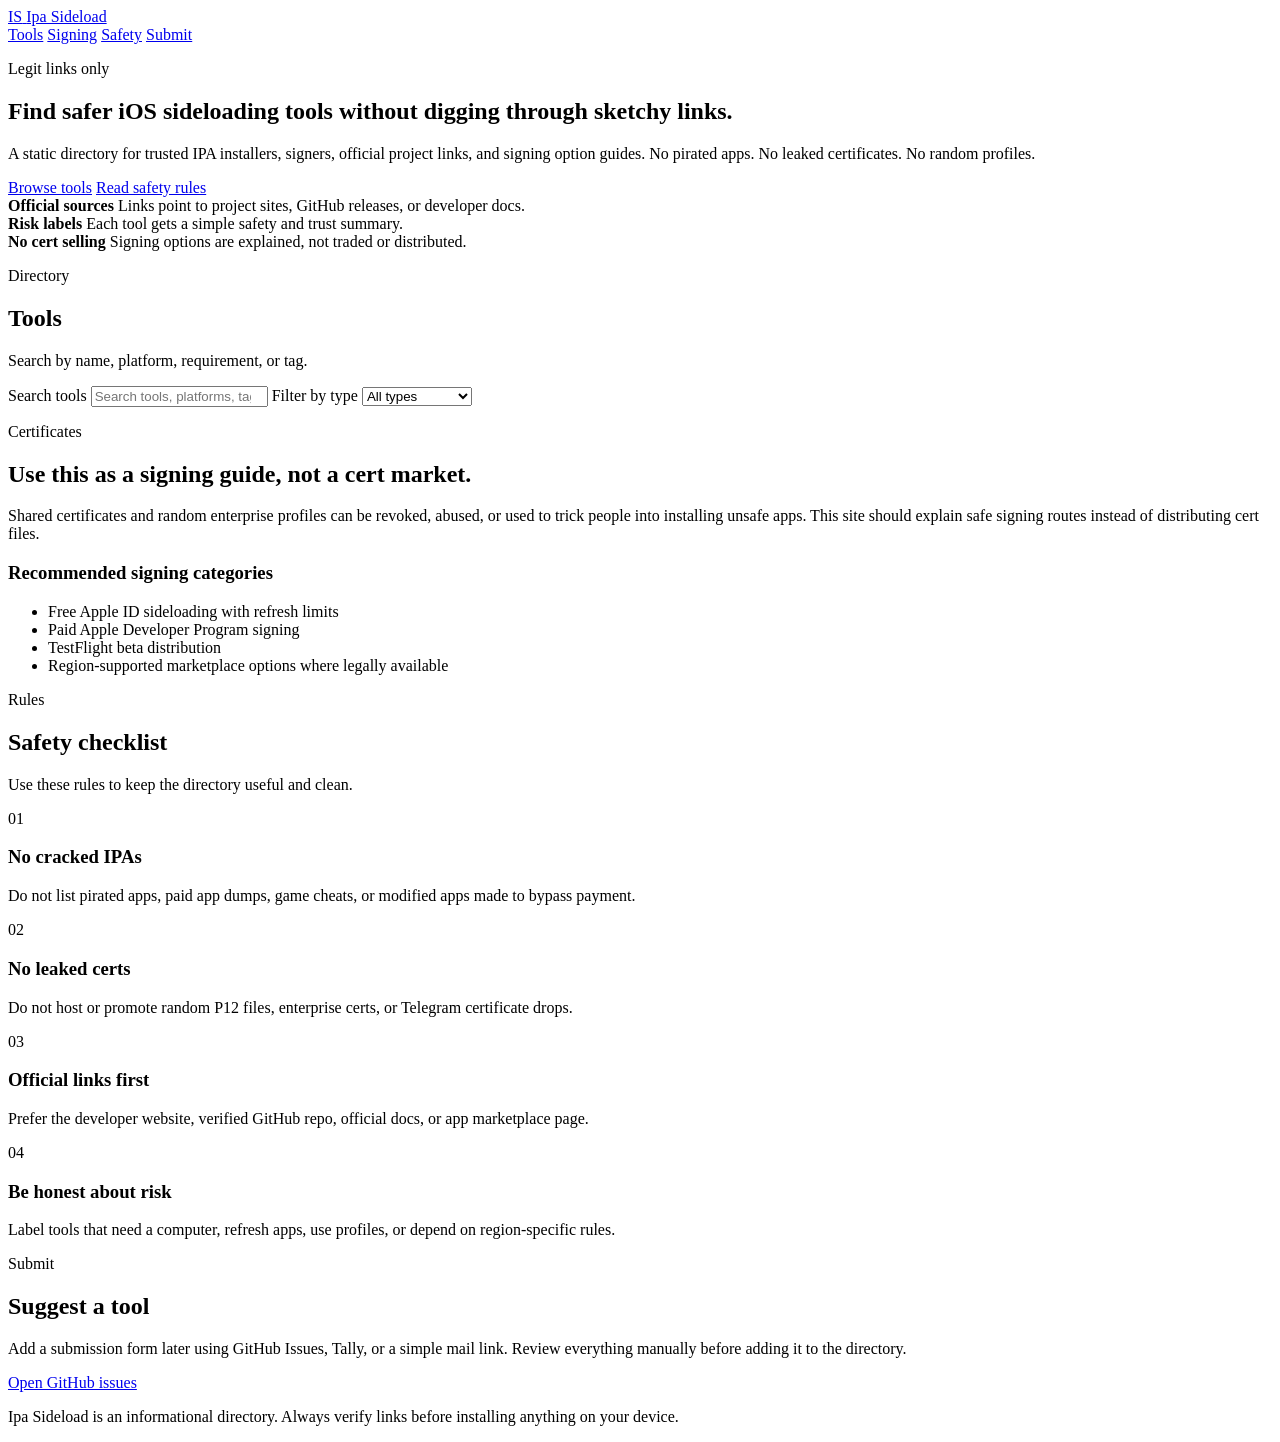
==== index.html @ 58a433e3 "Add static site homepage" ====
<!doctype html>
<html lang="en">
  <head>
    <meta charset="utf-8" />
    <meta name="viewport" content="width=device-width, initial-scale=1" />
    <meta
      name="description"
      content="A safety-first directory for legit iOS sideloading tools, IPA installers, signing options, and official download links."
    />
    <title>Ipa Sideload | Safe iOS Sideloading Directory</title>
    <link rel="stylesheet" href="styles.css" />
  </head>
  <body>
    <header class="site-header">
      <nav class="nav" aria-label="Main navigation">
        <a class="logo" href="#top" aria-label="Ipa Sideload home">
          <span class="logo-mark">IS</span>
          <span>Ipa Sideload</span>
        </a>
        <div class="nav-links">
          <a href="#tools">Tools</a>
          <a href="#signing">Signing</a>
          <a href="#safety">Safety</a>
          <a href="#submit">Submit</a>
        </div>
      </nav>

      <section id="top" class="hero">
        <p class="eyebrow">Legit links only</p>
        <h1>Find safer iOS sideloading tools without digging through sketchy links.</h1>
        <p class="hero-copy">
          A static directory for trusted IPA installers, signers, official project links, and signing option guides.
          No pirated apps. No leaked certificates. No random profiles.
        </p>
        <div class="hero-actions">
          <a class="button primary" href="#tools">Browse tools</a>
          <a class="button secondary" href="#safety">Read safety rules</a>
        </div>
      </section>
    </header>

    <main>
      <section class="section trust-strip" aria-label="Site principles">
        <article>
          <strong>Official sources</strong>
          <span>Links point to project sites, GitHub releases, or developer docs.</span>
        </article>
        <article>
          <strong>Risk labels</strong>
          <span>Each tool gets a simple safety and trust summary.</span>
        </article>
        <article>
          <strong>No cert selling</strong>
          <span>Signing options are explained, not traded or distributed.</span>
        </article>
      </section>

      <section id="tools" class="section">
        <div class="section-heading">
          <p class="eyebrow">Directory</p>
          <h2>Tools</h2>
          <p>Search by name, platform, requirement, or tag.</p>
        </div>

        <div class="controls" role="search">
          <label class="sr-only" for="searchInput">Search tools</label>
          <input id="searchInput" type="search" placeholder="Search tools, platforms, tags..." autocomplete="off" />

          <label class="sr-only" for="typeFilter">Filter by type</label>
          <select id="typeFilter">
            <option value="all">All types</option>
            <option value="installer">Installers</option>
            <option value="signer">Signers</option>
            <option value="official">Official options</option>
          </select>
        </div>

        <div id="toolGrid" class="tool-grid" aria-live="polite"></div>
      </section>

      <section id="signing" class="section split-section">
        <div>
          <p class="eyebrow">Certificates</p>
          <h2>Use this as a signing guide, not a cert market.</h2>
          <p>
            Shared certificates and random enterprise profiles can be revoked, abused, or used to trick people into
            installing unsafe apps. This site should explain safe signing routes instead of distributing cert files.
          </p>
        </div>
        <div class="info-card">
          <h3>Recommended signing categories</h3>
          <ul class="check-list">
            <li>Free Apple ID sideloading with refresh limits</li>
            <li>Paid Apple Developer Program signing</li>
            <li>TestFlight beta distribution</li>
            <li>Region-supported marketplace options where legally available</li>
          </ul>
        </div>
      </section>

      <section id="safety" class="section">
        <div class="section-heading">
          <p class="eyebrow">Rules</p>
          <h2>Safety checklist</h2>
          <p>Use these rules to keep the directory useful and clean.</p>
        </div>

        <div class="rule-grid">
          <article class="rule-card">
            <span>01</span>
            <h3>No cracked IPAs</h3>
            <p>Do not list pirated apps, paid app dumps, game cheats, or modified apps made to bypass payment.</p>
          </article>
          <article class="rule-card">
            <span>02</span>
            <h3>No leaked certs</h3>
            <p>Do not host or promote random P12 files, enterprise certs, or Telegram certificate drops.</p>
          </article>
          <article class="rule-card">
            <span>03</span>
            <h3>Official links first</h3>
            <p>Prefer the developer website, verified GitHub repo, official docs, or app marketplace page.</p>
          </article>
          <article class="rule-card">
            <span>04</span>
            <h3>Be honest about risk</h3>
            <p>Label tools that need a computer, refresh apps, use profiles, or depend on region-specific rules.</p>
          </article>
        </div>
      </section>

      <section id="submit" class="section submit-box">
        <p class="eyebrow">Submit</p>
        <h2>Suggest a tool</h2>
        <p>
          Add a submission form later using GitHub Issues, Tally, or a simple mail link. Review everything manually
          before adding it to the directory.
        </p>
        <a class="button primary" href="https://github.com/newbbd/Ipa-Sideload/issues" rel="noopener">Open GitHub issues</a>
      </section>
    </main>

    <footer class="footer">
      <p>Ipa Sideload is an informational directory. Always verify links before installing anything on your device.</p>
    </footer>

    <script src="script.js"></script>
  </body>
</html>
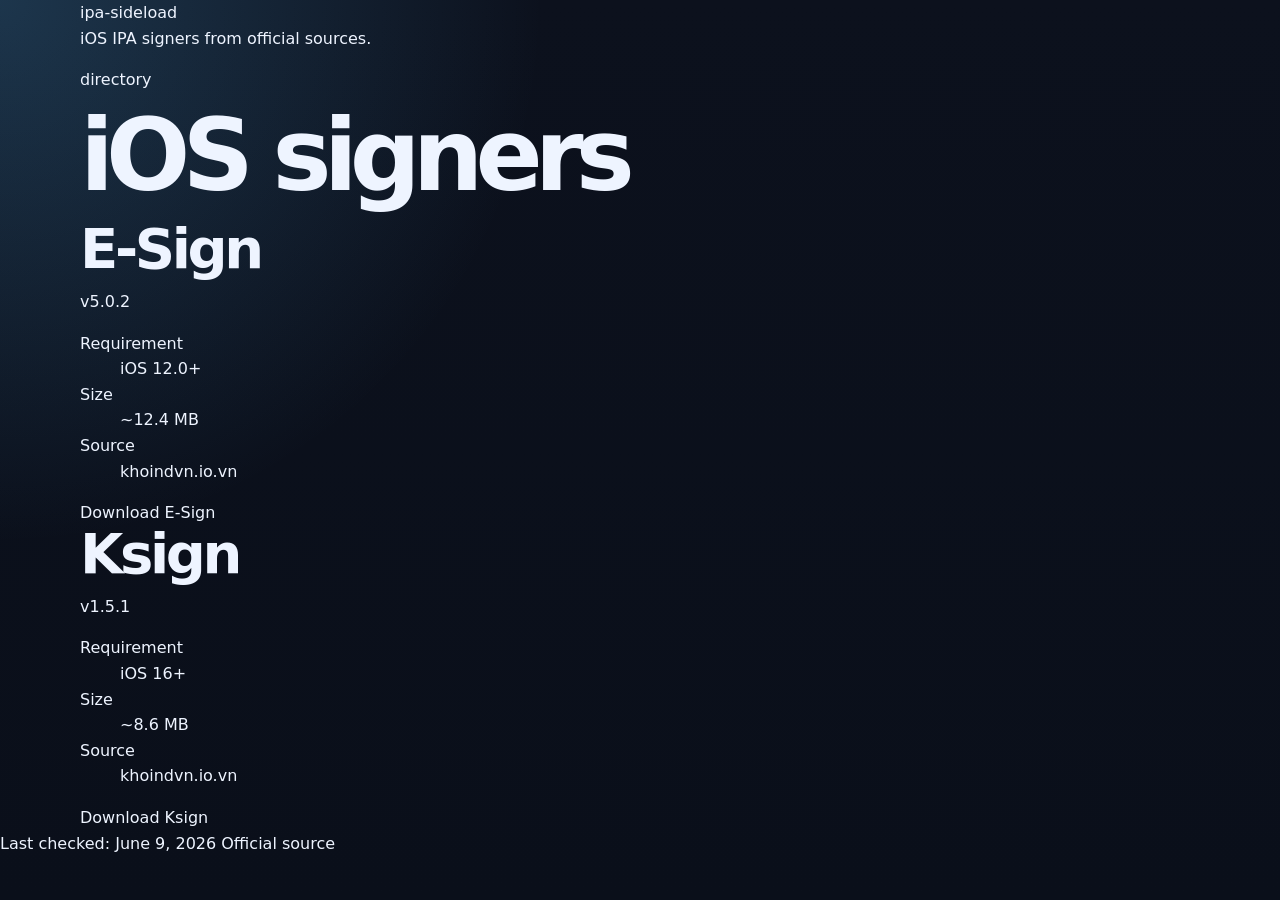
==== commit c3d8c080: "Simplify homepage and add E-Sign Ksign" ====
--- a/index.html
+++ b/index.html
@@ -3,147 +3,72 @@
   <head>
     <meta charset="utf-8" />
     <meta name="viewport" content="width=device-width, initial-scale=1" />
-    <meta
-      name="description"
-      content="A safety-first directory for legit iOS sideloading tools, IPA installers, signing options, and official download links."
-    />
-    <title>Ipa Sideload | Safe iOS Sideloading Directory</title>
+    <meta name="description" content="A small directory for iOS IPA signers." />
+    <title>ipa-sideload</title>
     <link rel="stylesheet" href="styles.css" />
   </head>
   <body>
     <header class="site-header">
-      <nav class="nav" aria-label="Main navigation">
-        <a class="logo" href="#top" aria-label="Ipa Sideload home">
-          <span class="logo-mark">IS</span>
-          <span>Ipa Sideload</span>
-        </a>
-        <div class="nav-links">
-          <a href="#tools">Tools</a>
-          <a href="#signing">Signing</a>
-          <a href="#safety">Safety</a>
-          <a href="#submit">Submit</a>
-        </div>
-      </nav>
-
-      <section id="top" class="hero">
-        <p class="eyebrow">Legit links only</p>
-        <h1>Find safer iOS sideloading tools without digging through sketchy links.</h1>
-        <p class="hero-copy">
-          A static directory for trusted IPA installers, signers, official project links, and signing option guides.
-          No pirated apps. No leaked certificates. No random profiles.
-        </p>
-        <div class="hero-actions">
-          <a class="button primary" href="#tools">Browse tools</a>
-          <a class="button secondary" href="#safety">Read safety rules</a>
-        </div>
-      </section>
+      <a class="wordmark" href="./">ipa-sideload</a>
+      <p>iOS IPA signers from official sources.</p>
     </header>
 
     <main>
-      <section class="section trust-strip" aria-label="Site principles">
-        <article>
-          <strong>Official sources</strong>
-          <span>Links point to project sites, GitHub releases, or developer docs.</span>
-        </article>
-        <article>
-          <strong>Risk labels</strong>
-          <span>Each tool gets a simple safety and trust summary.</span>
-        </article>
-        <article>
-          <strong>No cert selling</strong>
-          <span>Signing options are explained, not traded or distributed.</span>
-        </article>
+      <section class="intro" aria-labelledby="page-title">
+        <p class="label">directory</p>
+        <h1 id="page-title">iOS signers</h1>
       </section>
 
-      <section id="tools" class="section">
-        <div class="section-heading">
-          <p class="eyebrow">Directory</p>
-          <h2>Tools</h2>
-          <p>Search by name, platform, requirement, or tag.</p>
-        </div>
+      <section class="signer-list" aria-label="Available signers">
+        <article class="signer">
+          <div class="signer-heading">
+            <h2>E-Sign</h2>
+            <span>v5.0.2</span>
+          </div>
+          <dl>
+            <div>
+              <dt>Requirement</dt>
+              <dd>iOS 12.0+</dd>
+            </div>
+            <div>
+              <dt>Size</dt>
+              <dd>~12.4 MB</dd>
+            </div>
+            <div>
+              <dt>Source</dt>
+              <dd>khoindvn.io.vn</dd>
+            </div>
+          </dl>
+          <a class="download-link" href="https://khoindvn.io.vn/install/" target="_blank" rel="noopener noreferrer">Download E-Sign</a>
+        </article>
 
-        <div class="controls" role="search">
-          <label class="sr-only" for="searchInput">Search tools</label>
-          <input id="searchInput" type="search" placeholder="Search tools, platforms, tags..." autocomplete="off" />
-
-          <label class="sr-only" for="typeFilter">Filter by type</label>
-          <select id="typeFilter">
-            <option value="all">All types</option>
-            <option value="installer">Installers</option>
-            <option value="signer">Signers</option>
-            <option value="official">Official options</option>
-          </select>
-        </div>
-
-        <div id="toolGrid" class="tool-grid" aria-live="polite"></div>
-      </section>
-
-      <section id="signing" class="section split-section">
-        <div>
-          <p class="eyebrow">Certificates</p>
-          <h2>Use this as a signing guide, not a cert market.</h2>
-          <p>
-            Shared certificates and random enterprise profiles can be revoked, abused, or used to trick people into
-            installing unsafe apps. This site should explain safe signing routes instead of distributing cert files.
-          </p>
-        </div>
-        <div class="info-card">
-          <h3>Recommended signing categories</h3>
-          <ul class="check-list">
-            <li>Free Apple ID sideloading with refresh limits</li>
-            <li>Paid Apple Developer Program signing</li>
-            <li>TestFlight beta distribution</li>
-            <li>Region-supported marketplace options where legally available</li>
-          </ul>
-        </div>
-      </section>
-
-      <section id="safety" class="section">
-        <div class="section-heading">
-          <p class="eyebrow">Rules</p>
-          <h2>Safety checklist</h2>
-          <p>Use these rules to keep the directory useful and clean.</p>
-        </div>
-
-        <div class="rule-grid">
-          <article class="rule-card">
-            <span>01</span>
-            <h3>No cracked IPAs</h3>
-            <p>Do not list pirated apps, paid app dumps, game cheats, or modified apps made to bypass payment.</p>
-          </article>
-          <article class="rule-card">
-            <span>02</span>
-            <h3>No leaked certs</h3>
-            <p>Do not host or promote random P12 files, enterprise certs, or Telegram certificate drops.</p>
-          </article>
-          <article class="rule-card">
-            <span>03</span>
-            <h3>Official links first</h3>
-            <p>Prefer the developer website, verified GitHub repo, official docs, or app marketplace page.</p>
-          </article>
-          <article class="rule-card">
-            <span>04</span>
-            <h3>Be honest about risk</h3>
-            <p>Label tools that need a computer, refresh apps, use profiles, or depend on region-specific rules.</p>
-          </article>
-        </div>
-      </section>
-
-      <section id="submit" class="section submit-box">
-        <p class="eyebrow">Submit</p>
-        <h2>Suggest a tool</h2>
-        <p>
-          Add a submission form later using GitHub Issues, Tally, or a simple mail link. Review everything manually
-          before adding it to the directory.
-        </p>
-        <a class="button primary" href="https://github.com/newbbd/Ipa-Sideload/issues" rel="noopener">Open GitHub issues</a>
+        <article class="signer">
+          <div class="signer-heading">
+            <h2>Ksign</h2>
+            <span>v1.5.1</span>
+          </div>
+          <dl>
+            <div>
+              <dt>Requirement</dt>
+              <dd>iOS 16+</dd>
+            </div>
+            <div>
+              <dt>Size</dt>
+              <dd>~8.6 MB</dd>
+            </div>
+            <div>
+              <dt>Source</dt>
+              <dd>khoindvn.io.vn</dd>
+            </div>
+          </dl>
+          <a class="download-link" href="https://khoindvn.io.vn/install/" target="_blank" rel="noopener noreferrer">Download Ksign</a>
+        </article>
       </section>
     </main>
 
-    <footer class="footer">
-      <p>Ipa Sideload is an informational directory. Always verify links before installing anything on your device.</p>
+    <footer class="site-footer">
+      <span>Last checked: June 9, 2026</span>
+      <a href="https://khoindvn.io.vn/install/" target="_blank" rel="noopener noreferrer">Official source</a>
     </footer>
-
-    <script src="script.js"></script>
   </body>
 </html>
--- a/styles.css
+++ b/styles.css
@@ -0,0 +1,397 @@
+:root {
+  color-scheme: dark;
+  --bg: #0c111d;
+  --panel: #111827;
+  --panel-strong: #172033;
+  --text: #eef4ff;
+  --muted: #aab7cf;
+  --line: rgba(255, 255, 255, 0.11);
+  --brand: #8bd3ff;
+  --brand-strong: #58b8f4;
+  --safe: #9ff2c7;
+  --warn: #ffd28a;
+  --danger: #ff9a9a;
+  --shadow: 0 24px 80px rgba(0, 0, 0, 0.35);
+}
+
+* {
+  box-sizing: border-box;
+}
+
+html {
+  scroll-behavior: smooth;
+}
+
+body {
+  margin: 0;
+  min-height: 100vh;
+  background:
+    radial-gradient(circle at top left, rgba(88, 184, 244, 0.22), transparent 34rem),
+    linear-gradient(180deg, #0c111d 0%, #0a0f1a 100%);
+  color: var(--text);
+  font-family:
+    Inter, ui-sans-serif, system-ui, -apple-system, BlinkMacSystemFont, "Segoe UI", sans-serif;
+  line-height: 1.6;
+}
+
+a {
+  color: inherit;
+  text-decoration: none;
+}
+
+button,
+input,
+select {
+  font: inherit;
+}
+
+.site-header,
+main,
+.footer {
+  width: min(1120px, calc(100% - 32px));
+  margin: 0 auto;
+}
+
+.nav {
+  display: flex;
+  align-items: center;
+  justify-content: space-between;
+  gap: 24px;
+  padding: 24px 0;
+}
+
+.logo,
+.nav-links {
+  display: flex;
+  align-items: center;
+  gap: 12px;
+}
+
+.logo {
+  font-weight: 800;
+  letter-spacing: -0.03em;
+}
+
+.logo-mark {
+  display: grid;
+  width: 38px;
+  height: 38px;
+  place-items: center;
+  border: 1px solid var(--line);
+  border-radius: 12px;
+  background: rgba(255, 255, 255, 0.07);
+  color: var(--brand);
+}
+
+.nav-links a {
+  color: var(--muted);
+  font-size: 0.95rem;
+}
+
+.nav-links a:hover {
+  color: var(--text);
+}
+
+.hero {
+  padding: 84px 0 72px;
+}
+
+.eyebrow {
+  margin: 0 0 12px;
+  color: var(--brand);
+  font-size: 0.78rem;
+  font-weight: 800;
+  letter-spacing: 0.16em;
+  text-transform: uppercase;
+}
+
+h1,
+h2,
+h3,
+p {
+  margin-top: 0;
+}
+
+h1 {
+  max-width: 880px;
+  margin-bottom: 18px;
+  font-size: clamp(2.7rem, 8vw, 6.2rem);
+  line-height: 0.95;
+  letter-spacing: -0.08em;
+}
+
+h2 {
+  margin-bottom: 12px;
+  font-size: clamp(2rem, 5vw, 3.5rem);
+  line-height: 1;
+  letter-spacing: -0.06em;
+}
+
+h3 {
+  margin-bottom: 8px;
+  font-size: 1.15rem;
+  letter-spacing: -0.03em;
+}
+
+.hero-copy,
+.section-heading p,
+.split-section p,
+.submit-box p,
+.footer p {
+  max-width: 720px;
+  color: var(--muted);
+}
+
+.hero-copy {
+  font-size: 1.15rem;
+}
+
+.hero-actions {
+  display: flex;
+  flex-wrap: wrap;
+  gap: 12px;
+  margin-top: 32px;
+}
+
+.button {
+  display: inline-flex;
+  align-items: center;
+  justify-content: center;
+  min-height: 46px;
+  padding: 0 18px;
+  border: 1px solid var(--line);
+  border-radius: 999px;
+  font-weight: 800;
+}
+
+.button.primary {
+  background: var(--brand);
+  color: #06111d;
+  border-color: transparent;
+}
+
+.button.primary:hover {
+  background: var(--brand-strong);
+}
+
+.button.secondary {
+  background: rgba(255, 255, 255, 0.06);
+  color: var(--text);
+}
+
+.section {
+  margin: 28px 0;
+  padding: 36px;
+  border: 1px solid var(--line);
+  border-radius: 28px;
+  background: rgba(17, 24, 39, 0.72);
+  box-shadow: var(--shadow);
+  backdrop-filter: blur(18px);
+}
+
+.trust-strip {
+  display: grid;
+  grid-template-columns: repeat(3, 1fr);
+  gap: 16px;
+  padding: 20px;
+}
+
+.trust-strip article,
+.info-card,
+.rule-card,
+.tool-card {
+  border: 1px solid var(--line);
+  border-radius: 22px;
+  background: rgba(255, 255, 255, 0.045);
+}
+
+.trust-strip article {
+  padding: 20px;
+}
+
+.trust-strip strong,
+.trust-strip span {
+  display: block;
+}
+
+.trust-strip span {
+  margin-top: 6px;
+  color: var(--muted);
+  font-size: 0.94rem;
+}
+
+.section-heading {
+  margin-bottom: 24px;
+}
+
+.controls {
+  display: grid;
+  grid-template-columns: 1fr 180px;
+  gap: 12px;
+  margin-bottom: 20px;
+}
+
+input,
+select {
+  width: 100%;
+  min-height: 48px;
+  padding: 0 14px;
+  border: 1px solid var(--line);
+  border-radius: 16px;
+  outline: none;
+  background: #0b1220;
+  color: var(--text);
+}
+
+input:focus,
+select:focus {
+  border-color: var(--brand);
+}
+
+.tool-grid,
+.rule-grid {
+  display: grid;
+  grid-template-columns: repeat(3, 1fr);
+  gap: 16px;
+}
+
+.tool-card,
+.rule-card,
+.info-card {
+  padding: 22px;
+}
+
+.tool-card p,
+.rule-card p,
+.info-card li {
+  color: var(--muted);
+}
+
+.tool-topline {
+  display: flex;
+  align-items: start;
+  justify-content: space-between;
+  gap: 12px;
+  margin-bottom: 12px;
+}
+
+.badge {
+  display: inline-flex;
+  align-items: center;
+  min-height: 28px;
+  padding: 0 10px;
+  border-radius: 999px;
+  background: rgba(139, 211, 255, 0.13);
+  color: var(--brand);
+  font-size: 0.78rem;
+  font-weight: 800;
+}
+
+.badge.safe {
+  background: rgba(159, 242, 199, 0.12);
+  color: var(--safe);
+}
+
+.badge.medium {
+  background: rgba(255, 210, 138, 0.12);
+  color: var(--warn);
+}
+
+.tags {
+  display: flex;
+  flex-wrap: wrap;
+  gap: 8px;
+  margin: 18px 0;
+}
+
+.tag {
+  padding: 5px 9px;
+  border: 1px solid var(--line);
+  border-radius: 999px;
+  color: var(--muted);
+  font-size: 0.78rem;
+}
+
+.tool-link {
+  color: var(--brand);
+  font-weight: 800;
+}
+
+.split-section {
+  display: grid;
+  grid-template-columns: 1.05fr 0.95fr;
+  gap: 22px;
+  align-items: center;
+}
+
+.check-list {
+  display: grid;
+  gap: 10px;
+  margin: 0;
+  padding-left: 20px;
+}
+
+.rule-card span {
+  display: inline-flex;
+  margin-bottom: 22px;
+  color: var(--brand);
+  font-weight: 900;
+}
+
+.submit-box {
+  background:
+    linear-gradient(135deg, rgba(88, 184, 244, 0.12), rgba(255, 255, 255, 0.04)),
+    rgba(17, 24, 39, 0.72);
+}
+
+.footer {
+  padding: 32px 0 48px;
+  color: var(--muted);
+  font-size: 0.95rem;
+}
+
+.sr-only {
+  position: absolute;
+  width: 1px;
+  height: 1px;
+  padding: 0;
+  overflow: hidden;
+  clip: rect(0, 0, 0, 0);
+  white-space: nowrap;
+  border: 0;
+}
+
+.empty-state {
+  padding: 18px;
+  border: 1px dashed var(--line);
+  border-radius: 18px;
+  color: var(--muted);
+}
+
+@media (max-width: 850px) {
+  .nav {
+    align-items: flex-start;
+    flex-direction: column;
+  }
+
+  .nav-links {
+    flex-wrap: wrap;
+  }
+
+  .hero {
+    padding: 50px 0 42px;
+  }
+
+  .section {
+    padding: 24px;
+    border-radius: 22px;
+  }
+
+  .trust-strip,
+  .tool-grid,
+  .rule-grid,
+  .split-section,
+  .controls {
+    grid-template-columns: 1fr;
+  }
+}
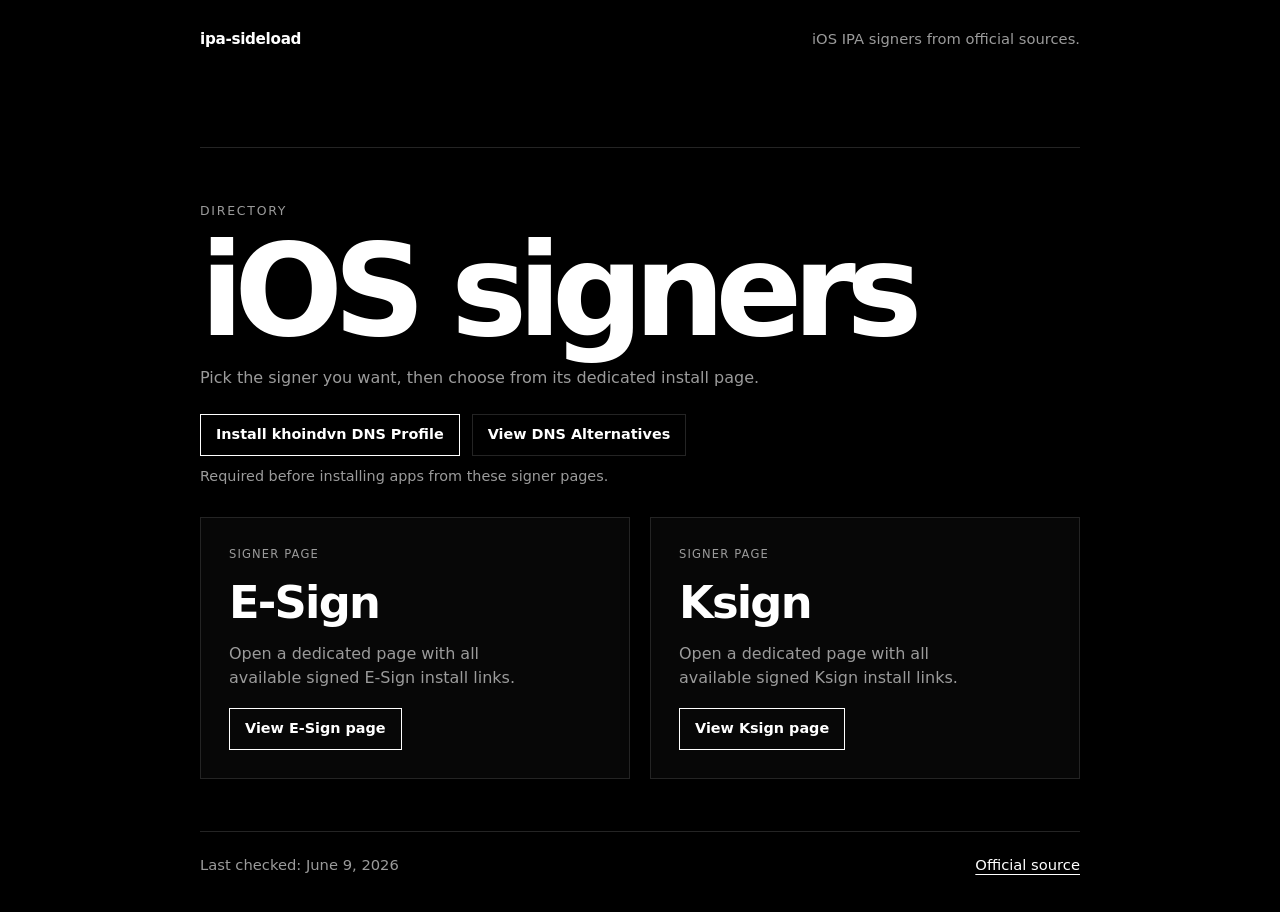
==== commit 0521a36b: "Update sideload site pages" ====
--- a/index.html
+++ b/index.html
@@ -17,58 +17,43 @@
       <section class="intro" aria-labelledby="page-title">
         <p class="label">directory</p>
         <h1 id="page-title">iOS signers</h1>
+        <p class="intro-copy">Pick the signer you want, then choose from its dedicated install page.</p>
+        <div class="intro-actions">
+          <div class="button-row">
+            <a
+              class="download-link dns-link"
+              href="https://github.com/dns-khoindvn/oci-auto-vm/releases/download/DNS/khoindvn.mobileconfig"
+              target="_blank"
+              rel="noopener noreferrer"
+            >
+              Install khoindvn DNS Profile
+            </a>
+            <a class="download-link secondary-link" href="./dns.html">View DNS Alternatives</a>
+          </div>
+          <p class="intro-note">Required before installing apps from these signer pages.</p>
+        </div>
       </section>
 
-      <section class="signer-list" aria-label="Available signers">
-        <article class="signer">
-          <div class="signer-heading">
-            <h2>E-Sign</h2>
-            <span>v5.0.2</span>
-          </div>
-          <dl>
-            <div>
-              <dt>Requirement</dt>
-              <dd>iOS 12.0+</dd>
-            </div>
-            <div>
-              <dt>Size</dt>
-              <dd>~12.4 MB</dd>
-            </div>
-            <div>
-              <dt>Source</dt>
-              <dd>khoindvn.io.vn</dd>
-            </div>
-          </dl>
-          <a class="download-link" href="https://khoindvn.io.vn/install/" target="_blank" rel="noopener noreferrer">Download E-Sign</a>
+      <section class="chooser-grid" aria-label="Available signers">
+        <article class="chooser-card">
+          <p class="chooser-label">signer page</p>
+          <h2>E-Sign</h2>
+          <p>Open a dedicated page with all available signed E-Sign install links.</p>
+          <a class="download-link" href="./esign.html">View E-Sign page</a>
         </article>
 
-        <article class="signer">
-          <div class="signer-heading">
-            <h2>Ksign</h2>
-            <span>v1.5.1</span>
-          </div>
-          <dl>
-            <div>
-              <dt>Requirement</dt>
-              <dd>iOS 16+</dd>
-            </div>
-            <div>
-              <dt>Size</dt>
-              <dd>~8.6 MB</dd>
-            </div>
-            <div>
-              <dt>Source</dt>
-              <dd>khoindvn.io.vn</dd>
-            </div>
-          </dl>
-          <a class="download-link" href="https://khoindvn.io.vn/install/" target="_blank" rel="noopener noreferrer">Download Ksign</a>
+        <article class="chooser-card">
+          <p class="chooser-label">signer page</p>
+          <h2>Ksign</h2>
+          <p>Open a dedicated page with all available signed Ksign install links.</p>
+          <a class="download-link" href="./ksign.html">View Ksign page</a>
         </article>
       </section>
     </main>
 
     <footer class="site-footer">
       <span>Last checked: June 9, 2026</span>
-      <a href="https://khoindvn.io.vn/install/" target="_blank" rel="noopener noreferrer">Official source</a>
+      <a href="https://khoindvn.io.vn/" target="_blank" rel="noopener noreferrer">Official source</a>
     </footer>
   </body>
 </html>
--- a/styles.css
+++ b/styles.css
@@ -1,397 +1,386 @@
 :root {
   color-scheme: dark;
-  --bg: #0c111d;
-  --panel: #111827;
-  --panel-strong: #172033;
-  --text: #eef4ff;
-  --muted: #aab7cf;
-  --line: rgba(255, 255, 255, 0.11);
-  --brand: #8bd3ff;
-  --brand-strong: #58b8f4;
-  --safe: #9ff2c7;
-  --warn: #ffd28a;
-  --danger: #ff9a9a;
-  --shadow: 0 24px 80px rgba(0, 0, 0, 0.35);
+  --background: #000;
+  --text: #fff;
+  --muted: #9b9b9b;
+  --line: #242424;
+  --panel: #070707;
 }
 
 * {
   box-sizing: border-box;
 }
 
-html {
-  scroll-behavior: smooth;
-}
-
 body {
   margin: 0;
   min-height: 100vh;
-  background:
-    radial-gradient(circle at top left, rgba(88, 184, 244, 0.22), transparent 34rem),
-    linear-gradient(180deg, #0c111d 0%, #0a0f1a 100%);
+  background: var(--background);
   color: var(--text);
-  font-family:
-    Inter, ui-sans-serif, system-ui, -apple-system, BlinkMacSystemFont, "Segoe UI", sans-serif;
-  line-height: 1.6;
+  font-family: ui-sans-serif, system-ui, -apple-system, BlinkMacSystemFont, "Segoe UI", Arial, sans-serif;
+  line-height: 1.5;
 }
 
 a {
   color: inherit;
-  text-decoration: none;
-}
-
-button,
-input,
-select {
-  font: inherit;
 }
 
 .site-header,
 main,
-.footer {
-  width: min(1120px, calc(100% - 32px));
+.site-footer {
+  width: min(880px, calc(100% - 32px));
   margin: 0 auto;
 }
 
-.nav {
+.site-header {
   display: flex;
-  align-items: center;
+  align-items: baseline;
   justify-content: space-between;
   gap: 24px;
-  padding: 24px 0;
-}
-
-.logo,
-.nav-links {
-  display: flex;
-  align-items: center;
-  gap: 12px;
-}
-
-.logo {
-  font-weight: 800;
-  letter-spacing: -0.03em;
-}
-
-.logo-mark {
-  display: grid;
-  width: 38px;
-  height: 38px;
-  place-items: center;
-  border: 1px solid var(--line);
-  border-radius: 12px;
-  background: rgba(255, 255, 255, 0.07);
-  color: var(--brand);
-}
-
-.nav-links a {
-  color: var(--muted);
+  padding: 28px 0 96px;
+  border-bottom: 1px solid var(--line);
+}
+
+.wordmark {
   font-size: 0.95rem;
-}
-
-.nav-links a:hover {
-  color: var(--text);
-}
-
-.hero {
-  padding: 84px 0 72px;
-}
-
-.eyebrow {
+  font-weight: 650;
+  letter-spacing: -0.02em;
+  text-decoration: none;
+}
+
+.site-header p,
+.site-footer {
+  color: var(--muted);
+  font-size: 0.92rem;
+}
+
+.site-header p {
+  margin: 0;
+  text-align: right;
+}
+
+.intro {
+  padding: 54px 0 30px;
+}
+
+.label {
   margin: 0 0 12px;
-  color: var(--brand);
+  color: var(--muted);
   font-size: 0.78rem;
-  font-weight: 800;
-  letter-spacing: 0.16em;
+  letter-spacing: 0.14em;
   text-transform: uppercase;
 }
 
 h1,
 h2,
-h3,
-p {
+p,
+dl {
   margin-top: 0;
 }
 
 h1 {
-  max-width: 880px;
-  margin-bottom: 18px;
-  font-size: clamp(2.7rem, 8vw, 6.2rem);
-  line-height: 0.95;
-  letter-spacing: -0.08em;
-}
-
-h2 {
-  margin-bottom: 12px;
-  font-size: clamp(2rem, 5vw, 3.5rem);
-  line-height: 1;
-  letter-spacing: -0.06em;
-}
-
-h3 {
-  margin-bottom: 8px;
-  font-size: 1.15rem;
-  letter-spacing: -0.03em;
-}
-
-.hero-copy,
-.section-heading p,
-.split-section p,
-.submit-box p,
-.footer p {
-  max-width: 720px;
-  color: var(--muted);
-}
-
-.hero-copy {
-  font-size: 1.15rem;
-}
-
-.hero-actions {
+  margin-bottom: 0;
+  font-size: clamp(3.25rem, 13vw, 8rem);
+  line-height: 0.9;
+  letter-spacing: -0.075em;
+  font-weight: 760;
+}
+
+.intro-copy {
+  max-width: 640px;
+  margin: 18px 0 0;
+  color: var(--muted);
+  font-size: 1rem;
+}
+
+.intro-actions {
+  margin-top: 24px;
+}
+
+.button-row {
   display: flex;
   flex-wrap: wrap;
   gap: 12px;
-  margin-top: 32px;
-}
-
-.button {
+}
+
+.intro-note {
+  margin: 10px 0 0;
+  color: var(--muted);
+  font-size: 0.9rem;
+}
+
+.chooser-grid {
+  display: grid;
+  grid-template-columns: repeat(2, minmax(0, 1fr));
+  gap: 20px;
+  margin-bottom: 52px;
+}
+
+.chooser-card {
+  display: grid;
+  gap: 18px;
+  padding: 28px;
+  border: 1px solid var(--line);
+  background: var(--panel);
+}
+
+.chooser-card h2 {
+  margin: 0;
+  font-size: clamp(2rem, 4vw, 2.8rem);
+  line-height: 0.95;
+  letter-spacing: -0.04em;
+  font-weight: 720;
+}
+
+.chooser-card p:last-of-type {
+  margin: 0;
+  color: var(--muted);
+  max-width: 30ch;
+}
+
+.chooser-label {
+  margin: 0;
+  color: var(--muted);
+  font-size: 0.72rem;
+  letter-spacing: 0.1em;
+  text-transform: uppercase;
+}
+
+.download-link {
   display: inline-flex;
   align-items: center;
   justify-content: center;
-  min-height: 46px;
-  padding: 0 18px;
+  min-height: 42px;
+  padding: 0 15px;
+  border: 1px solid var(--text);
+  text-decoration: none;
+  font-size: 0.9rem;
+  font-weight: 650;
+  white-space: nowrap;
+  width: fit-content;
+}
+
+.download-link:hover {
+  background: var(--text);
+  color: var(--background);
+}
+
+.secondary-link {
+  border-color: var(--line);
+}
+
+.detail-hero {
+  padding: 54px 0 18px;
+}
+
+.detail-intro {
+  max-width: 700px;
+  margin: 18px 0 0;
+  color: var(--muted);
+}
+
+.dns-callout {
+  display: grid;
+  gap: 14px;
+  margin-top: 28px;
+  padding: 22px;
+  max-width: 760px;
   border: 1px solid var(--line);
-  border-radius: 999px;
-  font-weight: 800;
-}
-
-.button.primary {
-  background: var(--brand);
-  color: #06111d;
-  border-color: transparent;
-}
-
-.button.primary:hover {
-  background: var(--brand-strong);
-}
-
-.button.secondary {
-  background: rgba(255, 255, 255, 0.06);
+  background: var(--panel);
+}
+
+.dns-callout h2 {
+  margin: 0;
+  font-size: clamp(1.6rem, 3vw, 2.2rem);
+  line-height: 0.98;
+  letter-spacing: -0.04em;
+}
+
+.dns-callout p:last-of-type {
+  margin: 0;
+  color: var(--muted);
+}
+
+.dns-link {
+  width: fit-content;
+}
+
+.dns-grid {
+  margin-bottom: 0;
+}
+
+.dns-domains .install-link {
+  cursor: default;
+}
+
+.dns-domains .install-link:hover,
+.static-item:hover {
+  background: var(--background);
   color: var(--text);
 }
 
-.section {
-  margin: 28px 0;
-  padding: 36px;
+.install-method {
+  display: grid;
+  gap: 26px;
+  padding-bottom: 76px;
+}
+
+.section-copy {
+  max-width: 720px;
+}
+
+.section-copy h2 {
+  margin: 0 0 10px;
+  font-size: clamp(2rem, 5vw, 3.2rem);
+  line-height: 0.95;
+  letter-spacing: -0.06em;
+}
+
+.section-copy p:last-child {
+  margin-bottom: 0;
+  color: var(--muted);
+}
+
+.section-copy code {
+  font-family: ui-monospace, SFMono-Regular, Menlo, Consolas, monospace;
+}
+
+.install-groups {
+  display: grid;
+  gap: 24px;
+}
+
+.install-group {
+  padding: 26px;
   border: 1px solid var(--line);
-  border-radius: 28px;
-  background: rgba(17, 24, 39, 0.72);
-  box-shadow: var(--shadow);
-  backdrop-filter: blur(18px);
-}
-
-.trust-strip {
-  display: grid;
-  grid-template-columns: repeat(3, 1fr);
-  gap: 16px;
-  padding: 20px;
-}
-
-.trust-strip article,
-.info-card,
-.rule-card,
-.tool-card {
+  background: var(--panel);
+}
+
+.install-group-header {
+  display: flex;
+  align-items: flex-end;
+  justify-content: space-between;
+  gap: 20px;
+  margin-bottom: 20px;
+}
+
+.install-group-header h3 {
+  margin: 0;
+  font-size: 1.5rem;
+  letter-spacing: -0.04em;
+}
+
+.install-group-header span {
+  color: var(--muted);
+  font-size: 0.9rem;
+  white-space: nowrap;
+}
+
+.install-eyebrow {
+  margin: 0 0 6px;
+  color: var(--muted);
+  font-size: 0.72rem;
+  letter-spacing: 0.1em;
+  text-transform: uppercase;
+}
+
+.install-links {
+  display: grid;
+  gap: 1px;
   border: 1px solid var(--line);
-  border-radius: 22px;
-  background: rgba(255, 255, 255, 0.045);
-}
-
-.trust-strip article {
-  padding: 20px;
-}
-
-.trust-strip strong,
-.trust-strip span {
-  display: block;
-}
-
-.trust-strip span {
-  margin-top: 6px;
-  color: var(--muted);
-  font-size: 0.94rem;
-}
-
-.section-heading {
-  margin-bottom: 24px;
-}
-
-.controls {
-  display: grid;
-  grid-template-columns: 1fr 180px;
-  gap: 12px;
-  margin-bottom: 20px;
-}
-
-input,
-select {
-  width: 100%;
-  min-height: 48px;
-  padding: 0 14px;
-  border: 1px solid var(--line);
-  border-radius: 16px;
-  outline: none;
-  background: #0b1220;
+  background: var(--line);
+}
+
+.install-link {
+  display: grid;
+  gap: 6px;
+  padding: 16px 18px;
+  background: var(--background);
+  text-decoration: none;
+  transition: background 140ms ease, color 140ms ease;
+}
+
+.install-link:hover {
+  background: var(--text);
+  color: var(--background);
+}
+
+.install-link-title {
+  font-size: 0.97rem;
+  font-weight: 650;
+  letter-spacing: -0.02em;
+}
+
+.install-link-subtitle {
+  color: var(--muted);
+  font-size: 0.85rem;
+}
+
+.install-link:hover .install-link-subtitle {
+  color: inherit;
+}
+
+.site-footer {
+  display: flex;
+  justify-content: space-between;
+  gap: 24px;
+  padding: 22px 0 36px;
+  border-top: 1px solid var(--line);
+}
+
+.site-footer a {
   color: var(--text);
-}
-
-input:focus,
-select:focus {
-  border-color: var(--brand);
-}
-
-.tool-grid,
-.rule-grid {
-  display: grid;
-  grid-template-columns: repeat(3, 1fr);
-  gap: 16px;
-}
-
-.tool-card,
-.rule-card,
-.info-card {
-  padding: 22px;
-}
-
-.tool-card p,
-.rule-card p,
-.info-card li {
-  color: var(--muted);
-}
-
-.tool-topline {
-  display: flex;
-  align-items: start;
-  justify-content: space-between;
-  gap: 12px;
-  margin-bottom: 12px;
-}
-
-.badge {
-  display: inline-flex;
-  align-items: center;
-  min-height: 28px;
-  padding: 0 10px;
-  border-radius: 999px;
-  background: rgba(139, 211, 255, 0.13);
-  color: var(--brand);
-  font-size: 0.78rem;
-  font-weight: 800;
-}
-
-.badge.safe {
-  background: rgba(159, 242, 199, 0.12);
-  color: var(--safe);
-}
-
-.badge.medium {
-  background: rgba(255, 210, 138, 0.12);
-  color: var(--warn);
-}
-
-.tags {
-  display: flex;
-  flex-wrap: wrap;
-  gap: 8px;
-  margin: 18px 0;
-}
-
-.tag {
-  padding: 5px 9px;
-  border: 1px solid var(--line);
-  border-radius: 999px;
-  color: var(--muted);
-  font-size: 0.78rem;
-}
-
-.tool-link {
-  color: var(--brand);
-  font-weight: 800;
-}
-
-.split-section {
-  display: grid;
-  grid-template-columns: 1.05fr 0.95fr;
-  gap: 22px;
-  align-items: center;
-}
-
-.check-list {
-  display: grid;
-  gap: 10px;
-  margin: 0;
-  padding-left: 20px;
-}
-
-.rule-card span {
-  display: inline-flex;
-  margin-bottom: 22px;
-  color: var(--brand);
-  font-weight: 900;
-}
-
-.submit-box {
-  background:
-    linear-gradient(135deg, rgba(88, 184, 244, 0.12), rgba(255, 255, 255, 0.04)),
-    rgba(17, 24, 39, 0.72);
-}
-
-.footer {
-  padding: 32px 0 48px;
-  color: var(--muted);
-  font-size: 0.95rem;
-}
-
-.sr-only {
-  position: absolute;
-  width: 1px;
-  height: 1px;
-  padding: 0;
-  overflow: hidden;
-  clip: rect(0, 0, 0, 0);
-  white-space: nowrap;
-  border: 0;
-}
-
-.empty-state {
-  padding: 18px;
-  border: 1px dashed var(--line);
-  border-radius: 18px;
-  color: var(--muted);
-}
-
-@media (max-width: 850px) {
-  .nav {
-    align-items: flex-start;
-    flex-direction: column;
-  }
-
-  .nav-links {
-    flex-wrap: wrap;
-  }
-
-  .hero {
-    padding: 50px 0 42px;
-  }
-
-  .section {
-    padding: 24px;
-    border-radius: 22px;
-  }
-
-  .trust-strip,
-  .tool-grid,
-  .rule-grid,
-  .split-section,
-  .controls {
+  text-decoration-thickness: 1px;
+  text-underline-offset: 4px;
+}
+
+@media (max-width: 760px) {
+  .site-header,
+  .site-footer {
+    display: block;
+  }
+
+  .site-header {
+    padding-bottom: 62px;
+  }
+
+  .site-header p {
+    margin-top: 8px;
+    text-align: left;
+  }
+
+  .chooser-grid {
     grid-template-columns: 1fr;
   }
-}
+
+  .button-row {
+    display: grid;
+  }
+
+  .download-link {
+    width: 100%;
+  }
+
+  .dns-link {
+    width: 100%;
+  }
+
+  .install-group,
+  .install-link {
+    padding-left: 16px;
+    padding-right: 16px;
+  }
+
+  .install-group-header {
+    display: block;
+  }
+
+  .install-group-header span {
+    display: inline-block;
+    margin-top: 8px;
+  }
+
+  .site-footer a {
+    display: inline-block;
+    margin-top: 8px;
+  }
+}
